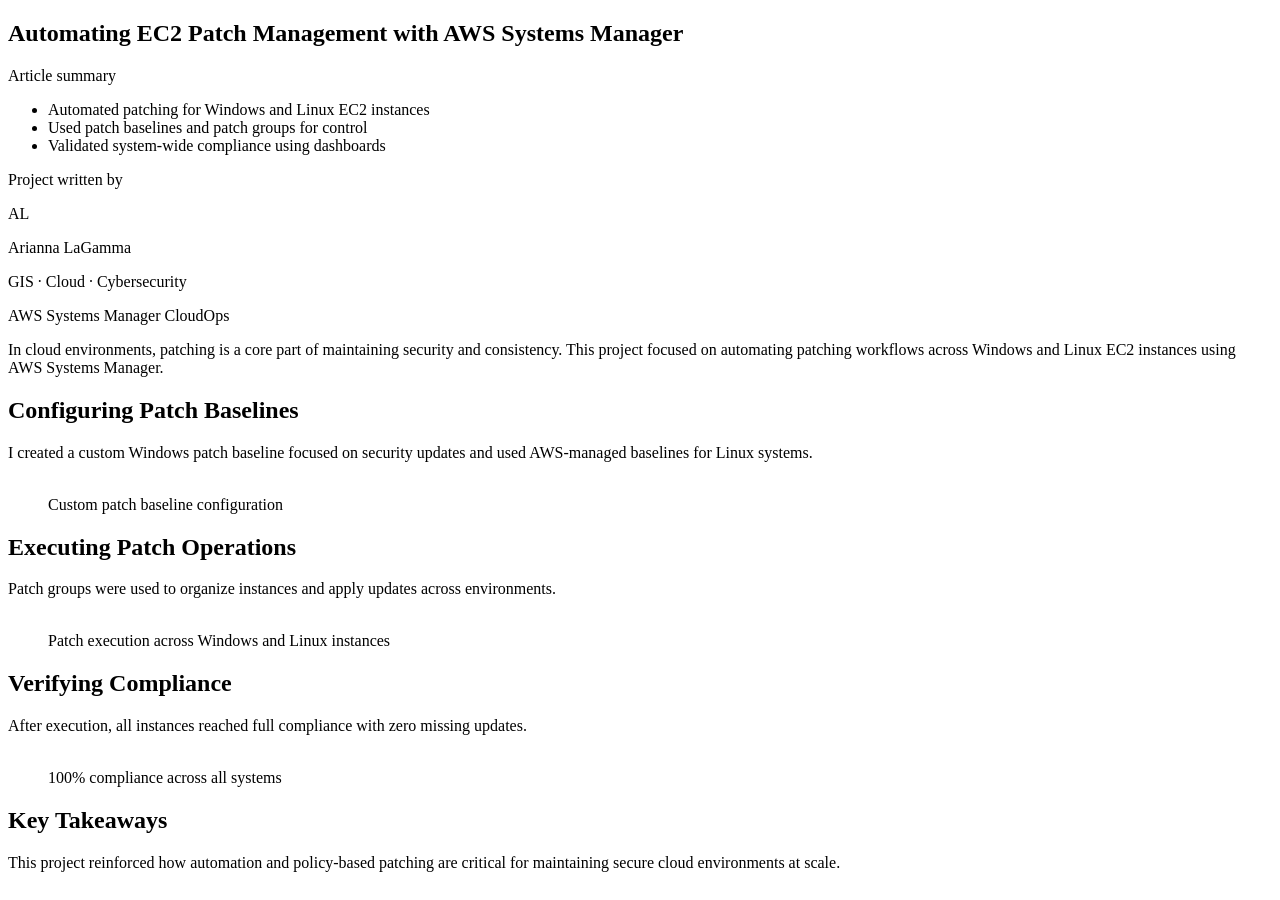
==== portfolio/patch-management.html @ 3b31cf13 "Create patch-management.html" ====
<!DOCTYPE html>
<html lang="en">
<head>
  <meta charset="UTF-8" />
  <meta name="viewport" content="width=device-width, initial-scale=1.0" />
  <title>Automating EC2 Patch Management</title>

  <link rel="stylesheet" href="blog.css" />
</head>

<body>
  <main class="page">

    <!-- HERO -->
    <section class="hero">
      <h1 class="hero-title">
        Automating EC2 Patch Management with AWS Systems Manager
      </h1>

      <div class="hero-meta-grid">
        <div>
          <div class="summary-label">Article summary</div>
          <ul class="summary-list">
            <li>Automated patching for Windows and Linux EC2 instances</li>
            <li>Used patch baselines and patch groups for control</li>
            <li>Validated system-wide compliance using dashboards</li>
          </ul>
        </div>

        <aside class="author-block">
          <p class="author-label">Project written by</p>

          <div class="author-card">
            <div class="author-avatar">AL</div>
            <div>
              <p class="author-name">Arianna LaGamma</p>
              <p class="author-role">GIS · Cloud · Cybersecurity</p>
            </div>
          </div>

          <div class="author-tags">
            <span>AWS</span>
            <span>Systems Manager</span>
            <span>CloudOps</span>
          </div>
        </aside>
      </div>
    </section>

    <!-- CONTENT -->
    <article class="content">

      <section class="intro">
        <p>
          In cloud environments, patching is a core part of maintaining security and consistency. This project focused on automating patching workflows across Windows and Linux EC2 instances using AWS Systems Manager.
        </p>
      </section>

      <section>
        <h2>Configuring Patch Baselines</h2>
        <p>
          I created a custom Windows patch baseline focused on security updates and used AWS-managed baselines for Linux systems.
        </p>

        <figure class="figure">
          <div class="figure-frame">
            <img src="images/patch-baseline.png" alt="">
          </div>
          <figcaption class="caption">
            Custom patch baseline configuration
          </figcaption>
        </figure>
      </section>

      <section>
        <h2>Executing Patch Operations</h2>
        <p>
          Patch groups were used to organize instances and apply updates across environments.
        </p>

        <figure class="figure">
          <div class="figure-frame">
            <img src="images/node-patching-details.png" alt="">
          </div>
          <figcaption class="caption">
            Patch execution across Windows and Linux instances
          </figcaption>
        </figure>
      </section>

      <section>
        <h2>Verifying Compliance</h2>
        <p>
          After execution, all instances reached full compliance with zero missing updates.
        </p>

        <figure class="figure">
          <div class="figure-frame">
            <img src="images/aws-dashboard.png" alt="">
          </div>
          <figcaption class="caption">
            100% compliance across all systems
          </figcaption>
        </figure>
      </section>

      <section>
        <h2>Key Takeaways</h2>
        <p>
          This project reinforced how automation and policy-based patching are critical for maintaining secure cloud environments at scale.
        </p>
      </section>

    </article>
  </main>
</body>
</html>
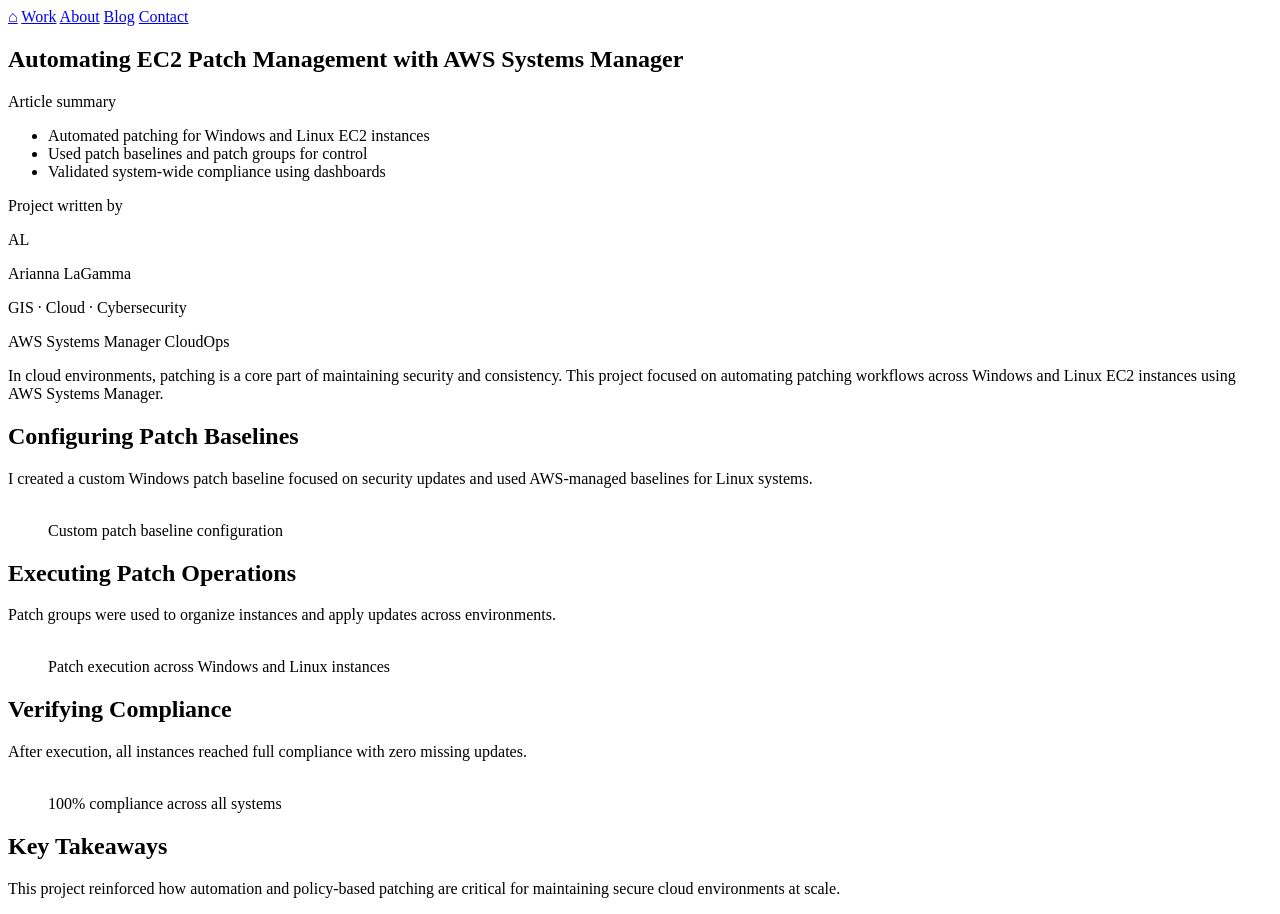
==== commit 23176c06: "Update patch-management.html" ====
--- a/portfolio/patch-management.html
+++ b/portfolio/patch-management.html
@@ -7,7 +7,20 @@
 
   <link rel="stylesheet" href="blog.css" />
 </head>
-
+  
+ <!-- NAV -->
+  <header class="site-header" id="top">
+    <div class="nav-pill">
+      <nav class="main-nav">
+        <a href="#top" class="home-link">⌂</a>
+        <a href="#projects">Work</a>
+        <a href="#about">About</a>
+        <a href="#blog">Blog</a>
+        <a href="#socials" class="contact-link">Contact</a>
+      </nav>
+    </div>
+  </header>
+  
 <body>
   <main class="page">
 
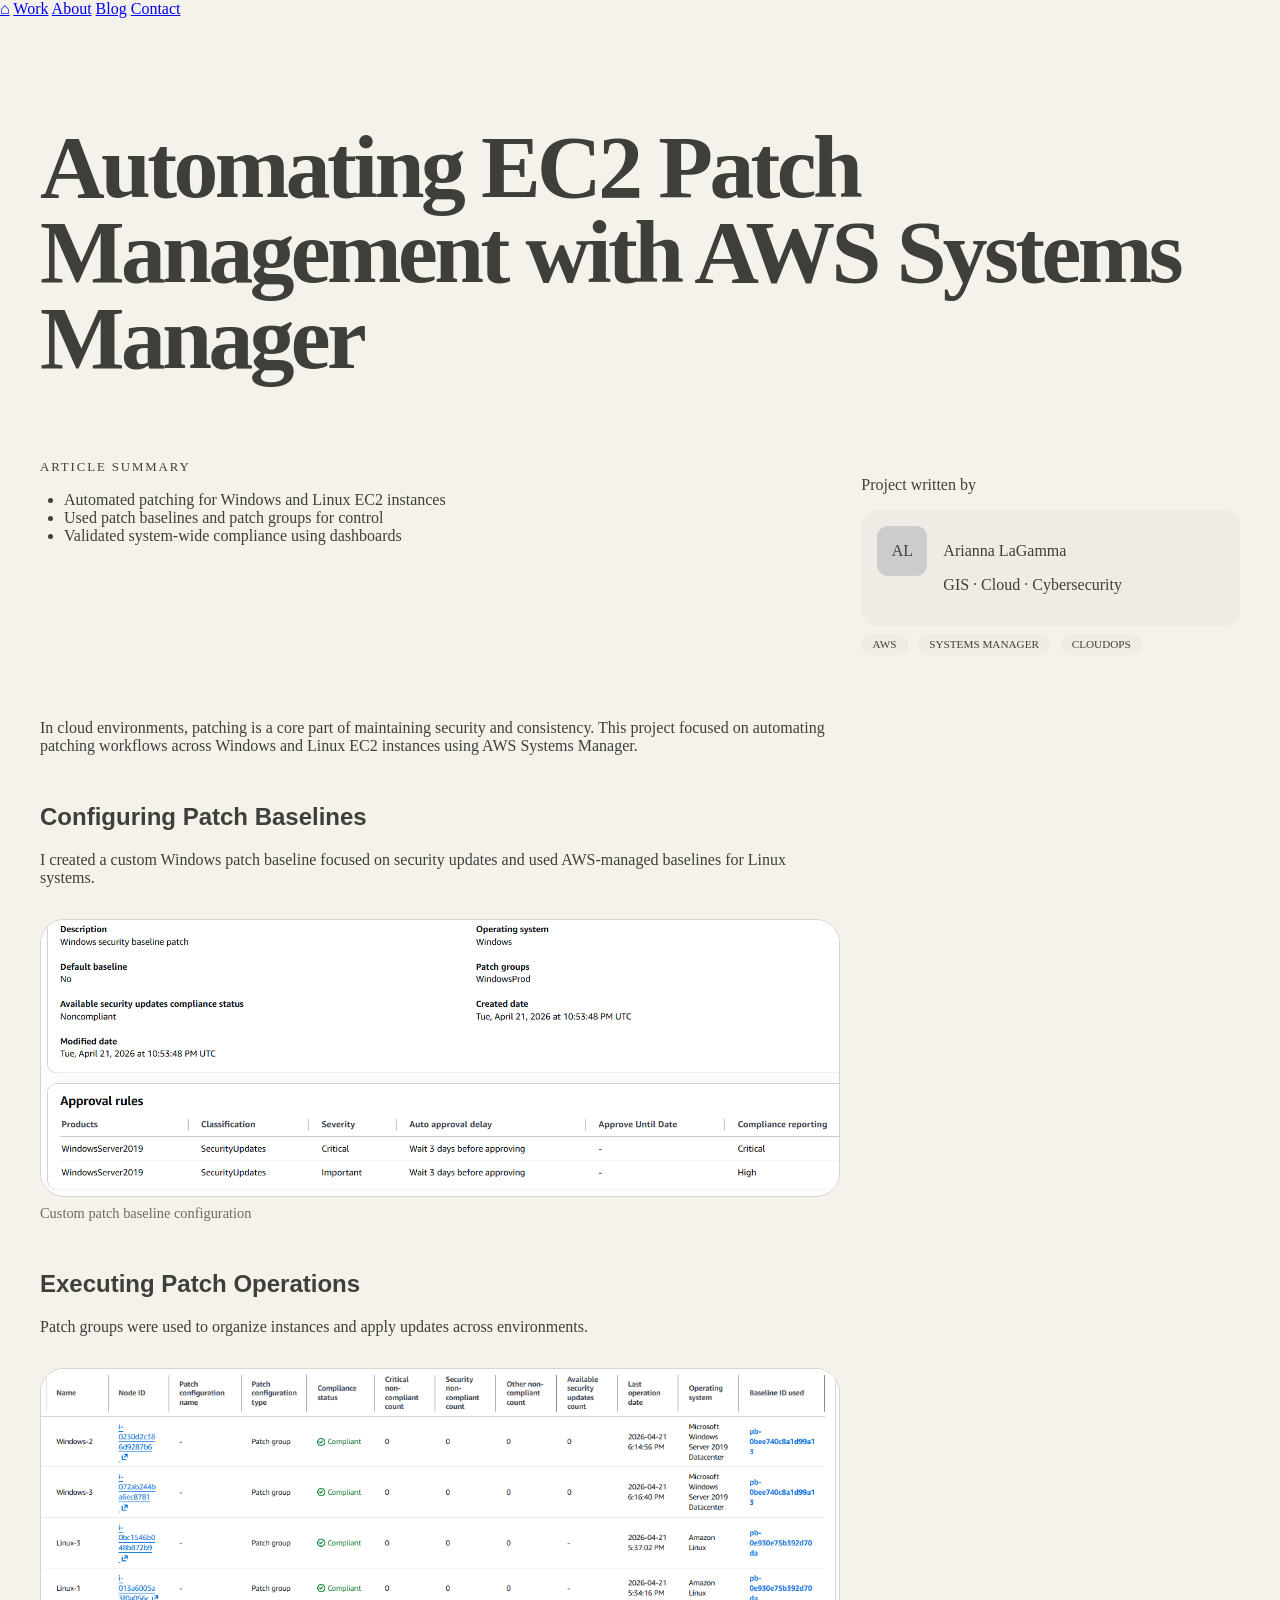
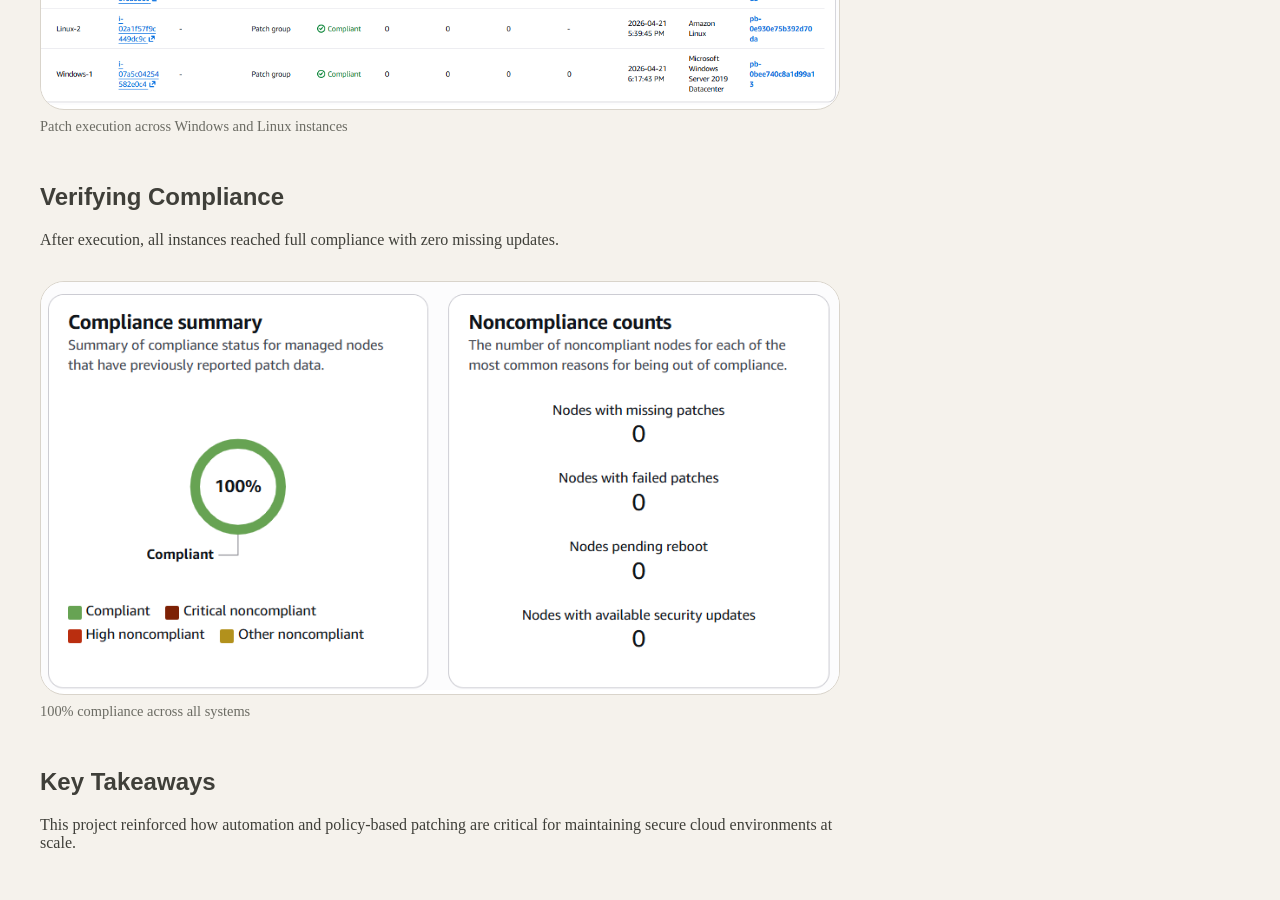
==== commit ca1968f0: "Update patch-management.html" ====
--- a/portfolio/patch-management.html
+++ b/portfolio/patch-management.html
@@ -5,10 +5,12 @@
   <meta name="viewport" content="width=device-width, initial-scale=1.0" />
   <title>Automating EC2 Patch Management</title>
 
-  <link rel="stylesheet" href="blog.css" />
+  <link rel="stylesheet" href="../blog.css" />
 </head>
   
- <!-- NAV -->
+
+<body>
+   <!-- NAV -->
   <header class="site-header" id="top">
     <div class="nav-pill">
       <nav class="main-nav">
@@ -21,7 +23,6 @@
     </div>
   </header>
   
-<body>
   <main class="page">
 
     <!-- HERO -->
@@ -77,7 +78,7 @@
 
         <figure class="figure">
           <div class="figure-frame">
-            <img src="images/patch-baseline.png" alt="">
+            <img src="../images/patch-baseline.png" alt="">
           </div>
           <figcaption class="caption">
             Custom patch baseline configuration
@@ -93,7 +94,7 @@
 
         <figure class="figure">
           <div class="figure-frame">
-            <img src="images/node-patching-details.png" alt="">
+            <img src="../images/node-patching-details.png" alt="">
           </div>
           <figcaption class="caption">
             Patch execution across Windows and Linux instances
@@ -109,7 +110,7 @@
 
         <figure class="figure">
           <div class="figure-frame">
-            <img src="images/aws-dashboard.png" alt="">
+            <img src="../images/aws-dashboard.png" alt="">
           </div>
           <figcaption class="caption">
             100% compliance across all systems
--- a/blog.css
+++ b/blog.css
@@ -0,0 +1,109 @@
+:root {
+  --bg: #f5f2ec;
+  --panel: #efeae2;
+  --border: #d9d4cb;
+  --text: #3f3f39;
+  --muted: #6b6b63;
+  --heading: #40433f;
+}
+
+body {
+  margin: 0;
+  background: var(--bg);
+  color: var(--text);
+  font-family: Georgia, serif;
+}
+
+.page {
+  max-width: 1200px;
+  margin: auto;
+  padding: 2rem;
+}
+
+/* HERO */
+
+.hero-title {
+  font-size: clamp(3rem, 7vw, 6rem);
+  line-height: 0.95;
+  letter-spacing: -0.04em;
+}
+
+.hero-meta-grid {
+  display: grid;
+  grid-template-columns: 2fr 1fr;
+  gap: 4rem;
+  margin-top: 5rem;
+}
+
+.summary-label {
+  text-transform: uppercase;
+  font-size: 0.8rem;
+  letter-spacing: 0.15em;
+}
+
+.summary-list {
+  padding-left: 1.5rem;
+  margin-top: 1rem;
+}
+
+.author-card {
+  display: flex;
+  gap: 1rem;
+  padding: 1rem;
+  border-radius: 1rem;
+  background: #efebe5;
+}
+
+.author-avatar {
+  width: 50px;
+  height: 50px;
+  border-radius: 0.7rem;
+  background: #ccc;
+  display: flex;
+  align-items: center;
+  justify-content: center;
+}
+
+.author-tags span {
+  display: inline-block;
+  margin-top: 0.5rem;
+  margin-right: 0.4rem;
+  padding: 0.3rem 0.7rem;
+  border-radius: 999px;
+  background: #f0ece5;
+  font-size: 0.7rem;
+  text-transform: uppercase;
+}
+
+/* CONTENT */
+
+.content {
+  max-width: 800px;
+  margin-top: 4rem;
+}
+
+.content h2 {
+  font-family: Arial, sans-serif;
+  margin-top: 3rem;
+}
+
+.figure {
+  margin: 2rem 0;
+}
+
+.figure-frame {
+  border-radius: 1.5rem;
+  overflow: hidden;
+  border: 1px solid var(--border);
+  background: #fff;
+}
+
+.figure-frame img {
+  width: 100%;
+}
+
+.caption {
+  margin-top: 0.5rem;
+  color: var(--muted);
+  font-size: 0.9rem;
+}
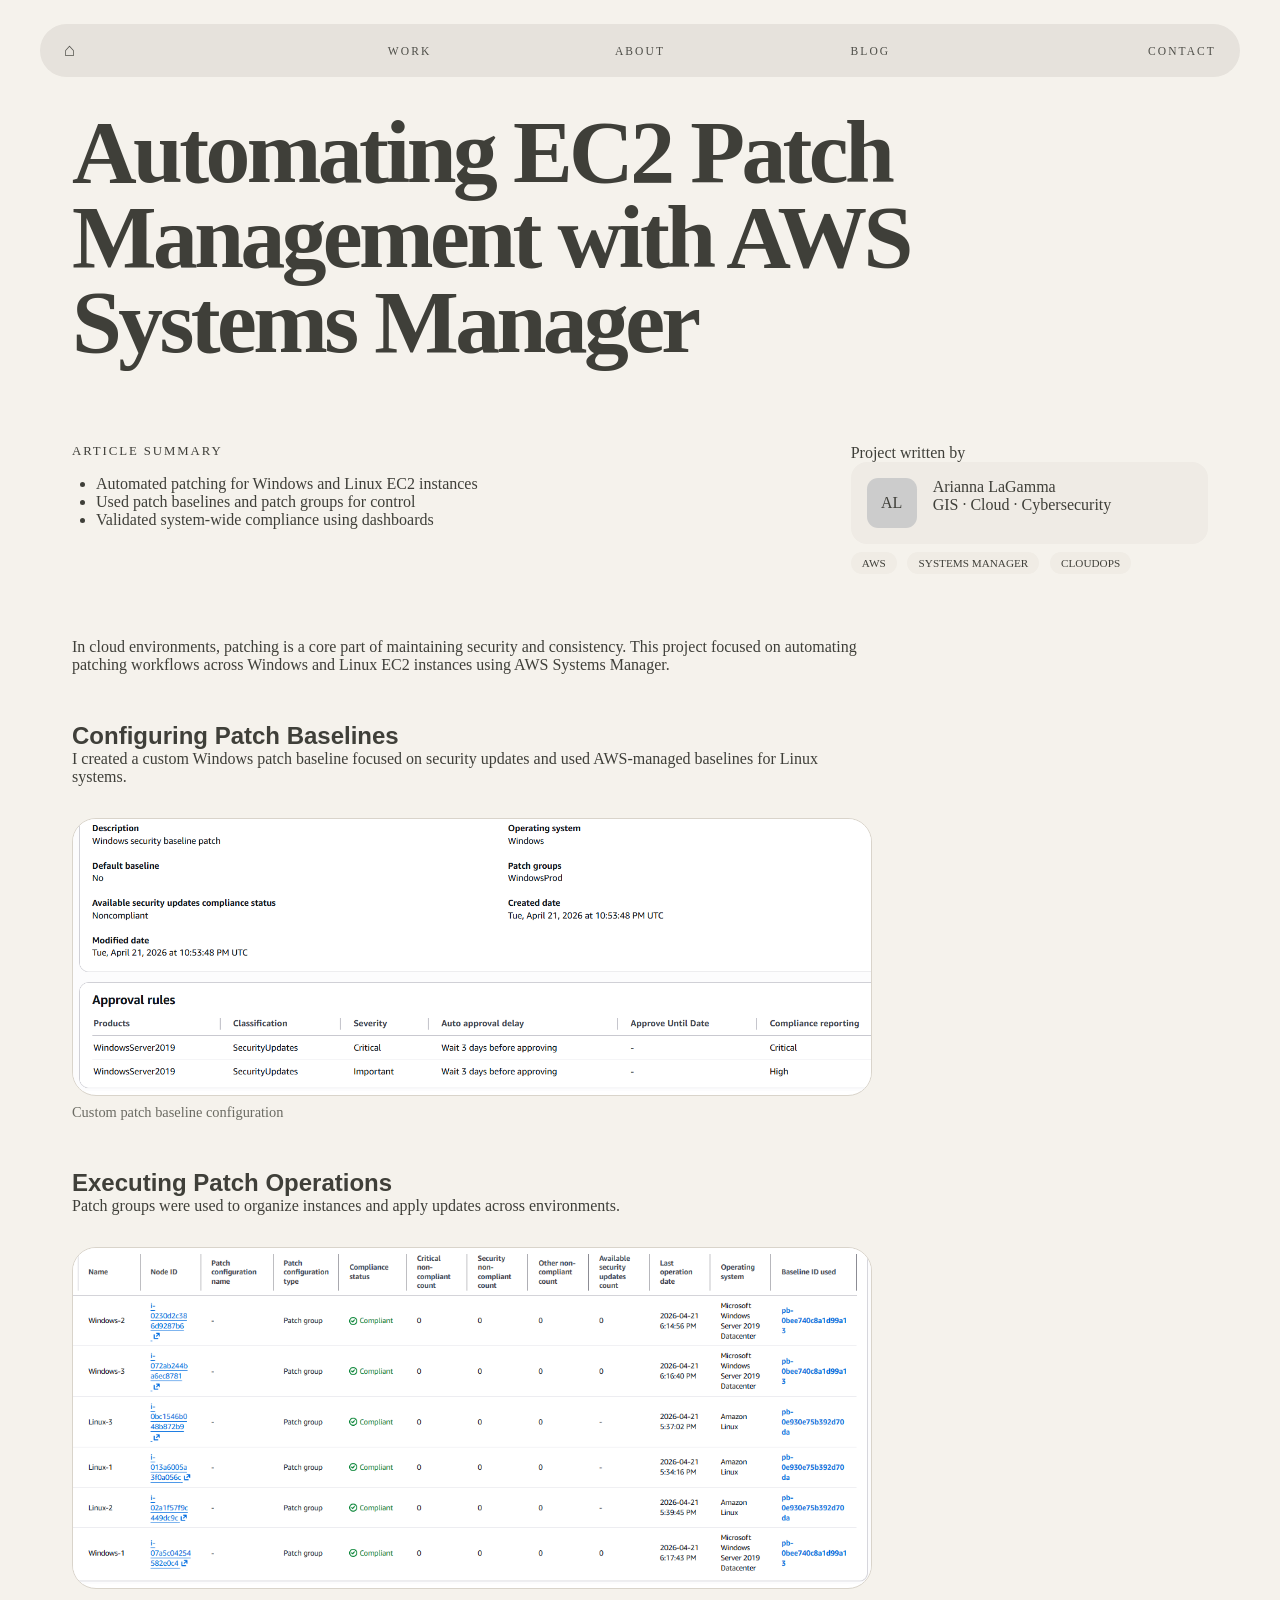
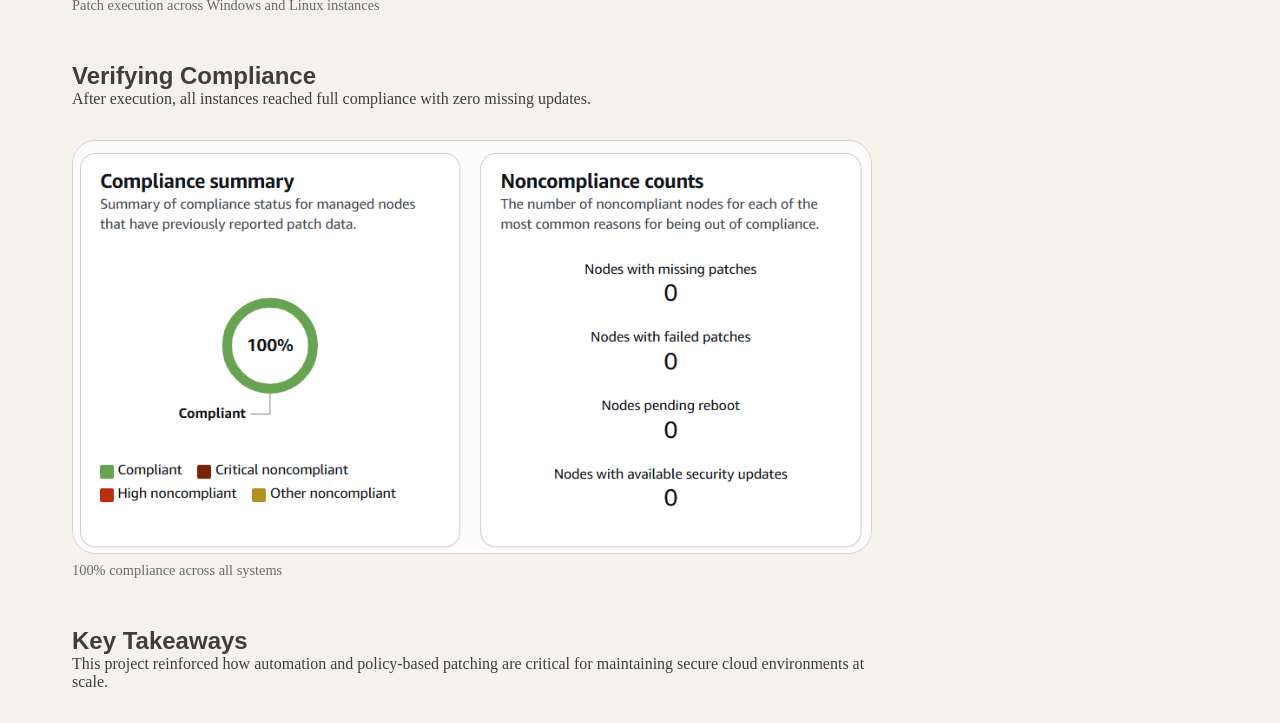
==== commit 7b3600d5: "Update patch-management.html" ====
--- a/portfolio/patch-management.html
+++ b/portfolio/patch-management.html
@@ -14,11 +14,11 @@
   <header class="site-header" id="top">
     <div class="nav-pill">
       <nav class="main-nav">
-        <a href="#top" class="home-link">⌂</a>
-        <a href="#projects">Work</a>
-        <a href="#about">About</a>
-        <a href="#blog">Blog</a>
-        <a href="#socials" class="contact-link">Contact</a>
+        <a href="../index.html" class="home-link">⌂</a>
+        <a href="../index.html#projects">Work</a>
+        <a href="../index.html#about">About</a>
+        <a href="../index.html#blog">Blog</a>
+        <a href="../index.html#socials" class="contact-link">Contact</a>
       </nav>
     </div>
   </header>
--- a/blog.css
+++ b/blog.css
@@ -5,6 +5,64 @@
   --text: #3f3f39;
   --muted: #6b6b63;
   --heading: #40433f;
+}
+
+* {
+  box-sizing: border-box;
+  margin: 0;
+  padding: 0;
+}
+
+html {
+  scroll-behavior: smooth;
+}
+
+body {
+  margin: 0;
+  background: var(--bg);
+  color: #3f3f3a;
+  font-family: Georgia, "Times New Roman", serif;
+}
+
+a {
+  color: inherit;
+  text-decoration: none;
+}
+
+.site-header {
+  padding: 1.5rem 1.5rem 0;
+}
+
+.nav-pill {
+  max-width: 1200px;
+  margin: 0 auto;
+  background: #e6e2dc;
+  border-radius: 999px;
+  padding: 1rem 1.5rem;
+}
+
+.main-nav {
+  display: grid;
+  grid-template-columns: 1fr 1fr 1fr 1fr 1fr;
+  align-items: center;
+  text-align: center;
+  text-transform: uppercase;
+  letter-spacing: 0.18em;
+  font-size: 0.72rem;
+  color: #4f4f49;
+}
+
+.home-link {
+  justify-self: start;
+  font-size: 1.15rem;
+}
+
+.contact-link {
+  justify-self: end;
+}
+
+.main-nav a:hover {
+  opacity: 0.7;
 }
 
 body {
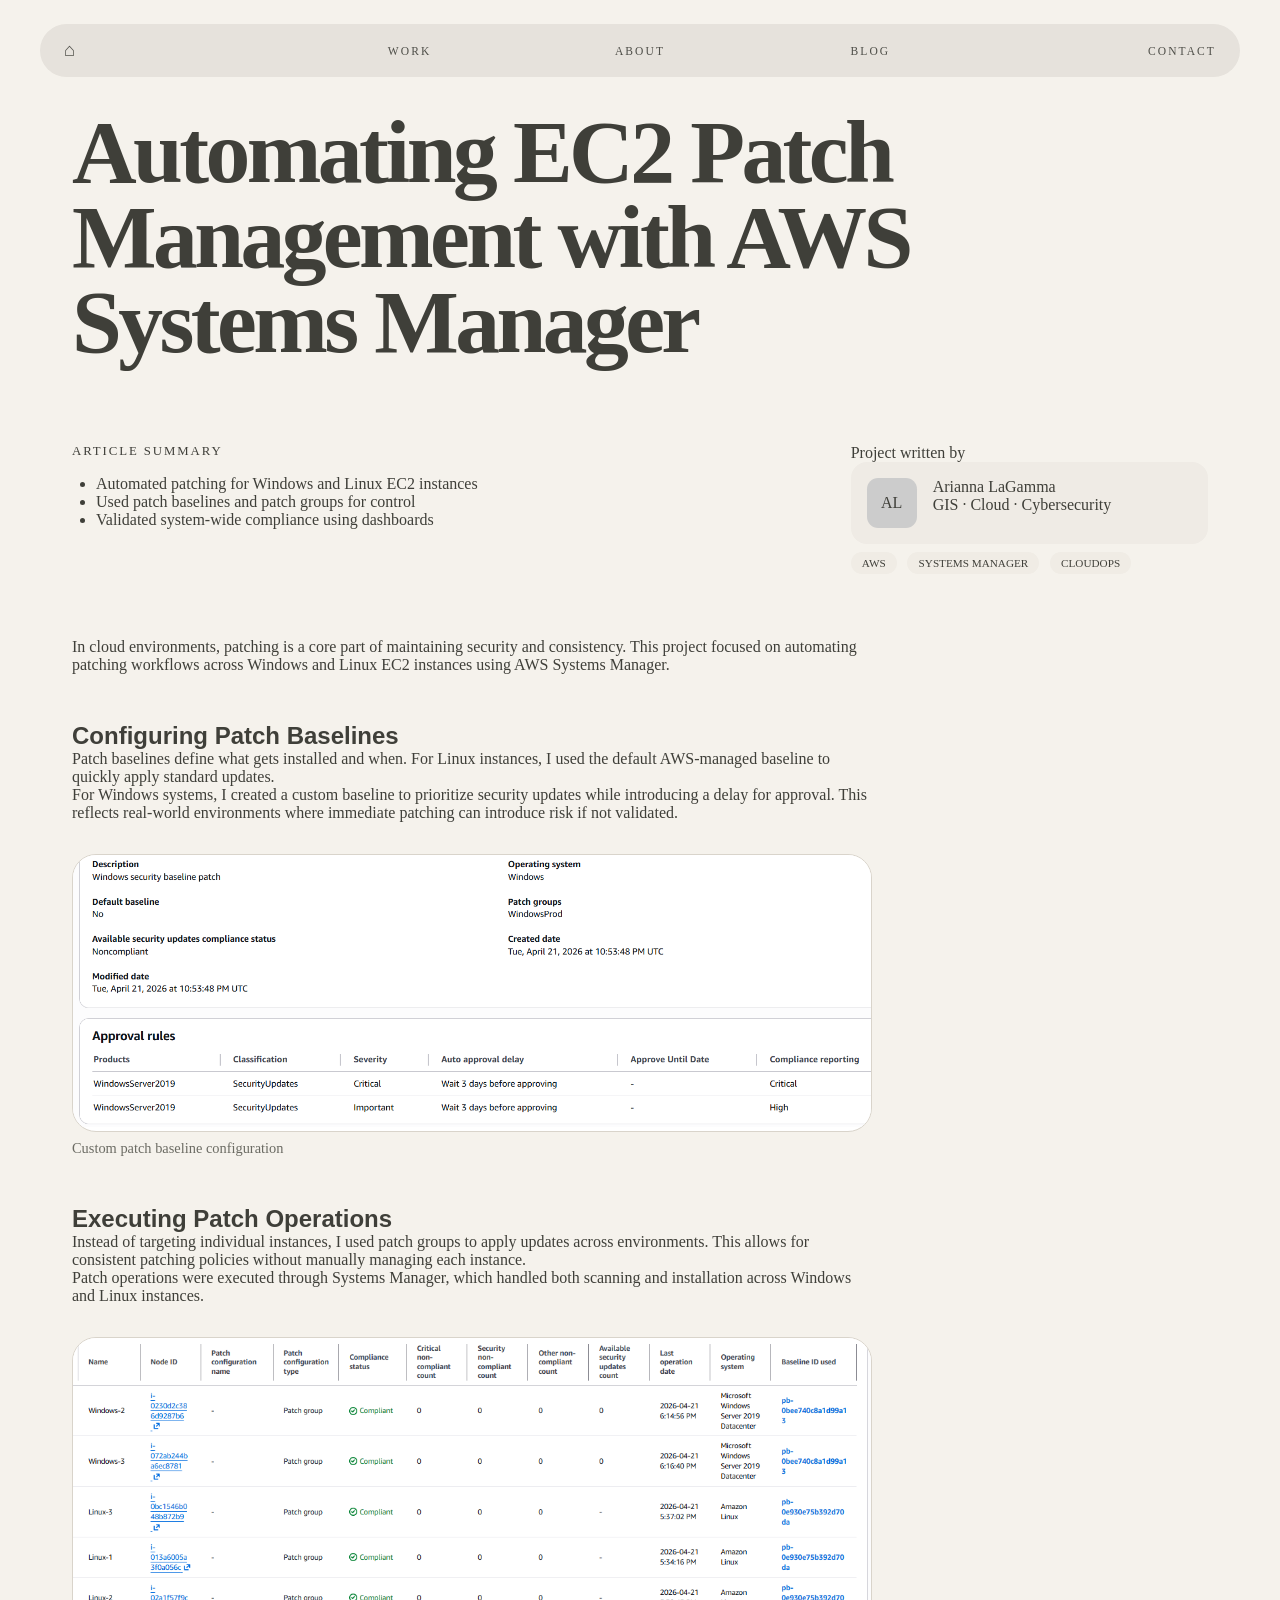
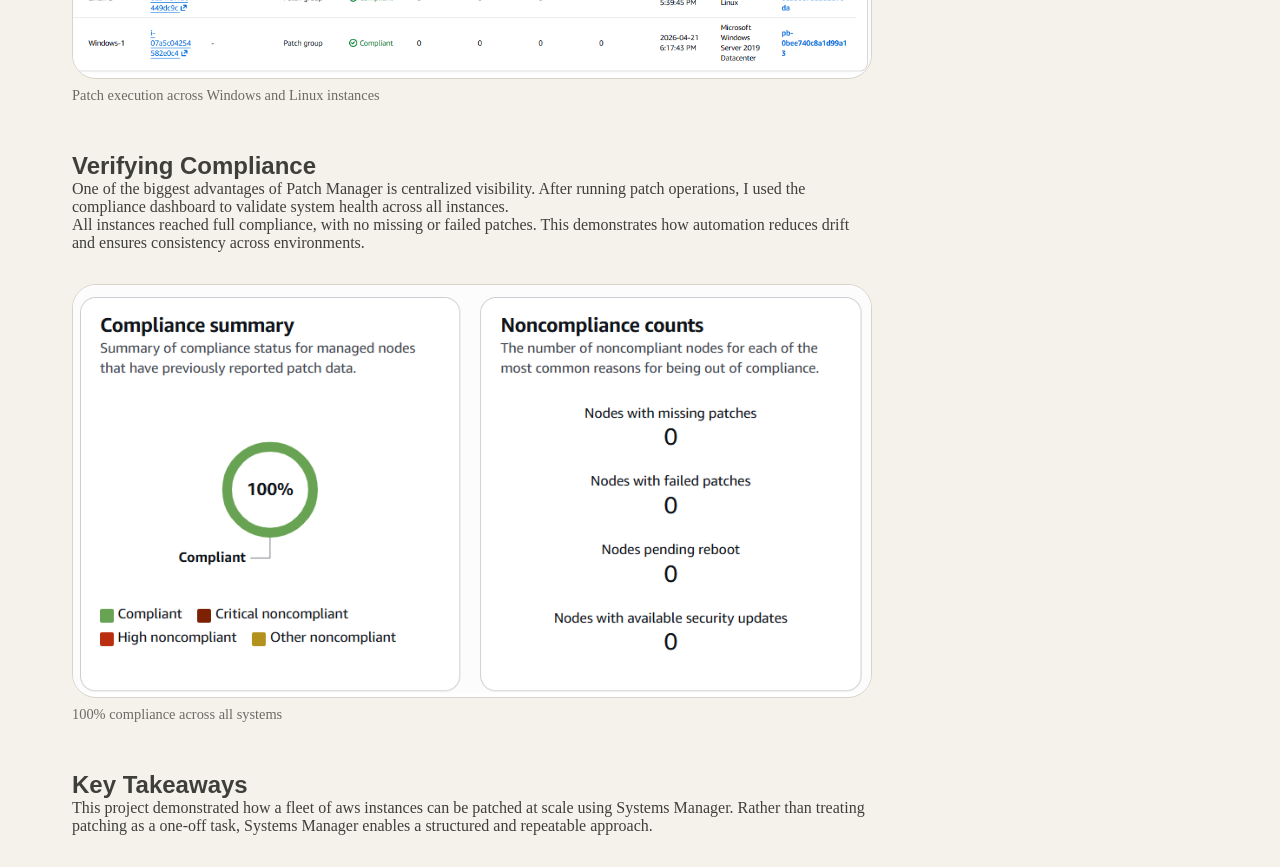
==== commit 42e6bfbd: "Update patch-management.html" ====
--- a/portfolio/patch-management.html
+++ b/portfolio/patch-management.html
@@ -73,7 +73,11 @@
       <section>
         <h2>Configuring Patch Baselines</h2>
         <p>
-          I created a custom Windows patch baseline focused on security updates and used AWS-managed baselines for Linux systems.
+        Patch baselines define what gets installed and when. For Linux instances, I used the default AWS-managed baseline to quickly apply standard updates.
+        </p>
+        
+        <p>
+        For Windows systems, I created a custom baseline to prioritize security updates while introducing a delay for approval. This reflects real-world environments where immediate patching can introduce risk if not validated.
         </p>
 
         <figure class="figure">
@@ -89,9 +93,12 @@
       <section>
         <h2>Executing Patch Operations</h2>
         <p>
-          Patch groups were used to organize instances and apply updates across environments.
+        Instead of targeting individual instances, I used patch groups to apply updates across environments. This allows for consistent patching policies without manually managing each instance.
         </p>
-
+        
+        <p>
+        Patch operations were executed through Systems Manager, which handled both scanning and installation across Windows and Linux instances.
+        </p>
         <figure class="figure">
           <div class="figure-frame">
             <img src="../images/node-patching-details.png" alt="">
@@ -105,7 +112,11 @@
       <section>
         <h2>Verifying Compliance</h2>
         <p>
-          After execution, all instances reached full compliance with zero missing updates.
+        One of the biggest advantages of Patch Manager is centralized visibility. After running patch operations, I used the compliance dashboard to validate system health across all instances.
+        </p>
+        
+        <p>
+        All instances reached full compliance, with no missing or failed patches. This demonstrates how automation reduces drift and ensures consistency across environments.
         </p>
 
         <figure class="figure">
@@ -121,8 +132,10 @@
       <section>
         <h2>Key Takeaways</h2>
         <p>
-          This project reinforced how automation and policy-based patching are critical for maintaining secure cloud environments at scale.
+        This project demonstrated how a fleet of aws instances can be patched at scale using Systems Manager. 
+          Rather than treating patching as a one-off task, Systems Manager enables a structured and repeatable approach.
         </p>
+
       </section>
 
     </article>
